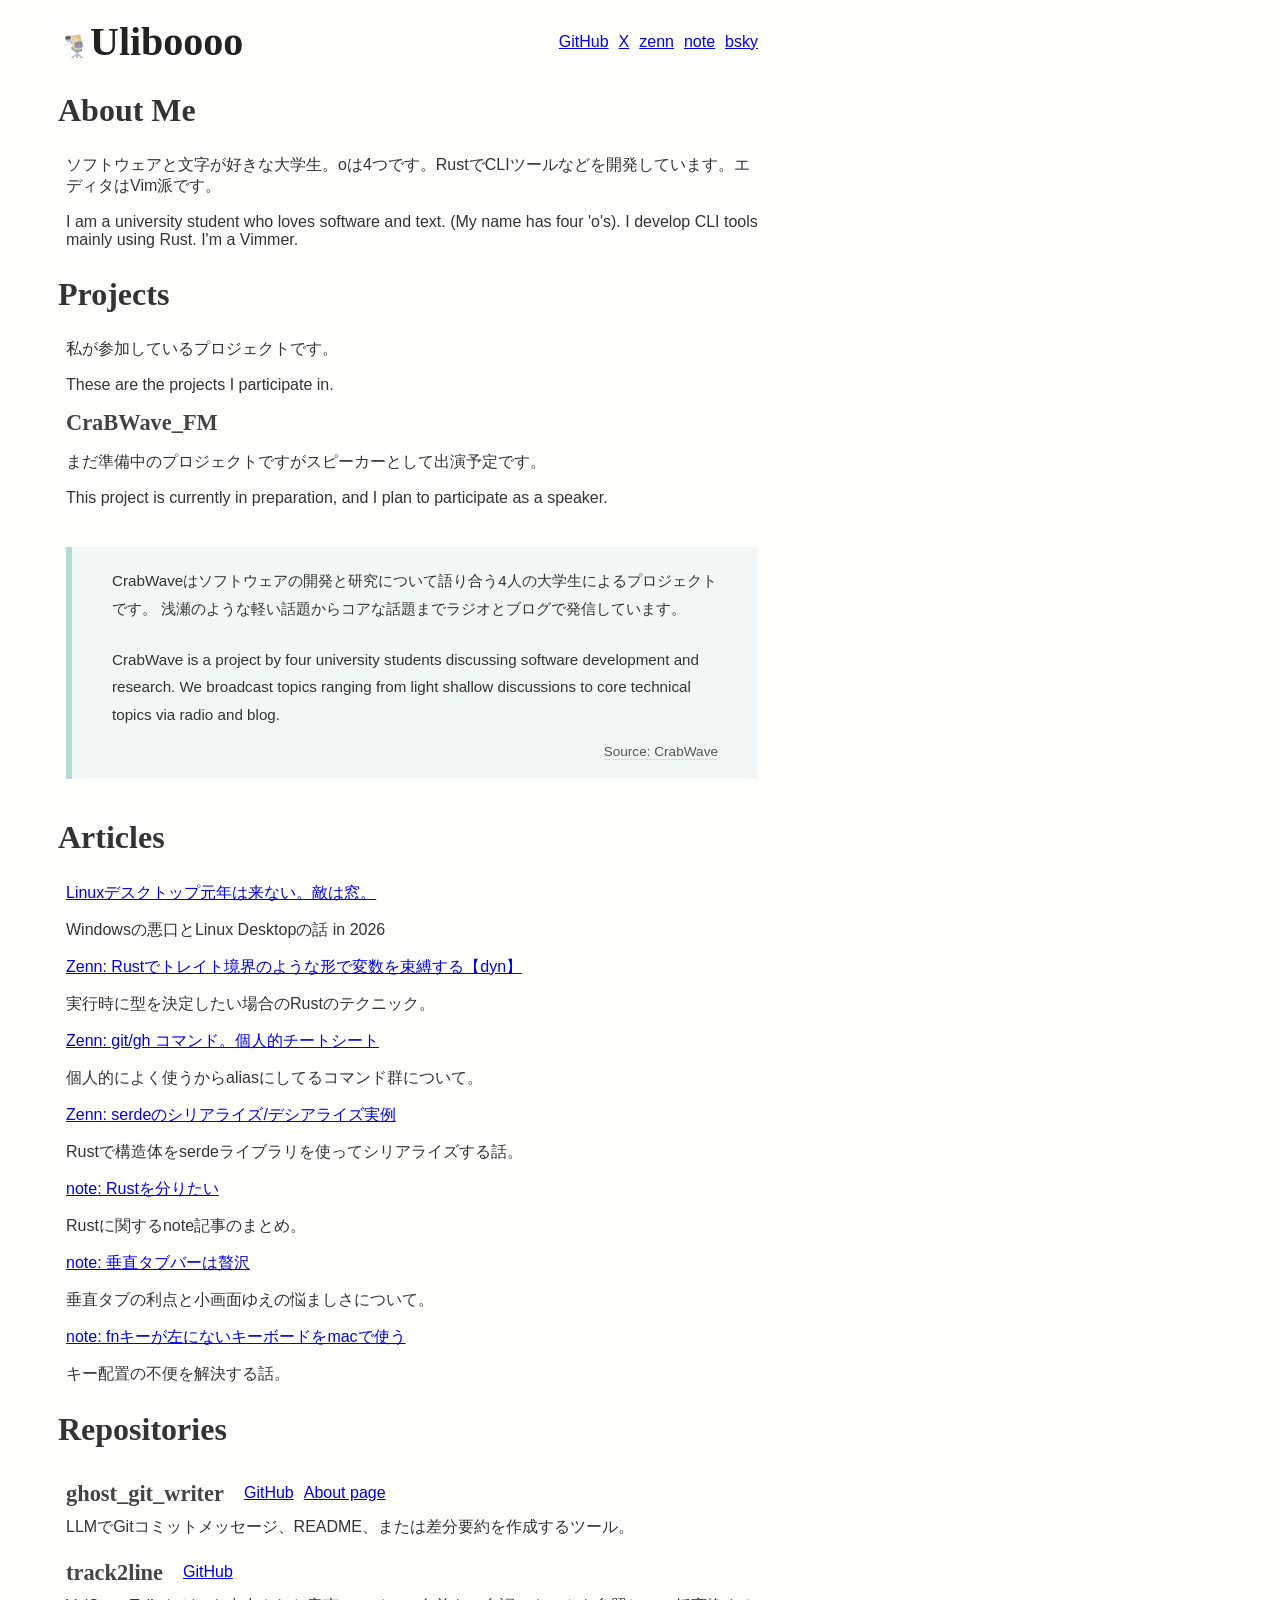
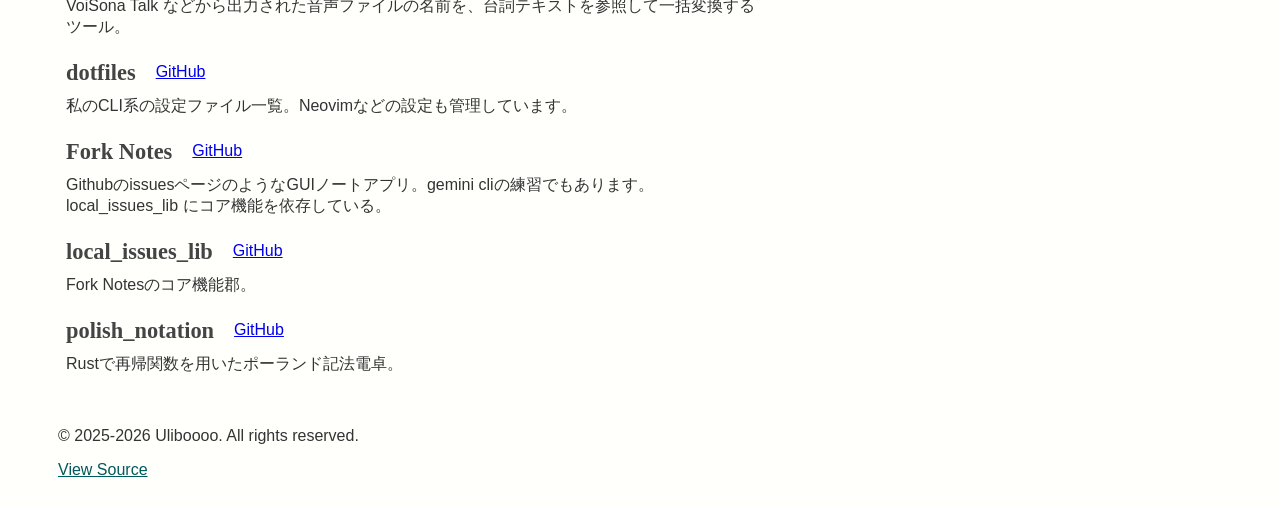
==== index.html @ 8b794942 "feat: Update and add new articles to the homepage" ====
<!DOCTYPE html>
<html lang="ja">

<head>
  <meta charset="UTF-8">
  <meta name="viewport" content="width=device-width, initial-scale=1.0">
  <meta name="google-site-verification" content="374ddqy1awIggKtvK0z3OX-8YC0gBes_NEFeZkTJX8Q">
  <link rel="shortcut icon" type="image/x-icon" href="/resource/favicon/favicon.ico">
  <meta name="description"
    content="ソフトウェアと文字が好きな大学生、Ulibooooのポートフォリオサイトです。Rustで開発したCLIツールや、技術記事（Zenn/note）の情報をまとめています。">
  <meta property="og:title" content="about uliboooo" />
  <meta property="og:description" content="describe about uliboooo" />
  <meta property="og:image" content="https://about.uliboooo.dev/resource/logo.png" />
  <meta property="og:url" content="https://about.uliboooo.dev/" />
  <meta property="og:type" content="website" />
  <meta property="og:site_name" content="about uliboooo" />

  <meta name="twitter:card" content="summary_large_image" />
  <meta name="twitter:image" content="https://about.uliboooo.dev/resource/logo.png" />

  <style>
    body {
      font-family: "Helvetica Neue",
        "Hiragino Kaku Gothic ProN",
        "Hiragino Sans",
        "Noto Sans JP",
        Arial,
        Meiryo,
        sans-serif;
      color: #333333;
      background-color: #fffffc;

      padding-left: 50px;
      max-width: 700px;
    }

    @media (max-width: 480px) {
      body {
        padding-left: 2px;
        max-width: 100%;
      }
    }

    .logo,
    h1,
    h2,
    h3,
    h4,
    h5,
    h6 {
      font-family:
        "Times New Roman",
        "Yu Mincho",
        "Hiragino Mincho ProN",
        "Hiragino Sans Serif Interface",
        "Noto Serif JP",
        "MS Mincho",
        "IPAmjMincho",
        serif;
    }

    h2 {
      font-size: 2rem;
      color: #333333;
    }

    h3 {
      font-size: 1.4rem;
      color: #444444;
      margin-top: 6px;
      margin-bottom: 5px;
    }

    header {
      display: flex;
      gap: 10px;
      justify-content: space-between;
      padding-top: 10px;

      .logo a {
        display: flex;
        align-items: center;
        text-decoration: none;
        color: #222222;
        font-size: 2.5rem;
        font-weight: bold;
      }

      .sns {
        display: flex;
        flex-wrap: wrap;
        gap: 10px;
        justify-content: flex-end;
        align-items: center;
      }
    }

    .content {
      blockquote {
        max-width: 700px;
        margin: 40px auto;
        padding: 20px 40px;
        position: relative;
        background-color: #f1f7f7;
        border-left: 6px solid #b2d8d8;
      }

      blockquote p {
        margin: 0 0 1.5rem 0;
        color: #333;
        line-height: 1.8;
        font-size: 0.95rem;
      }

      blockquote p:last-of-type {
        margin-bottom: 1rem;
      }

      blockquote cite {
        display: block;
        text-align: right;
        font-style: normal;
        font-size: 0.85rem;
      }

      blockquote cite a {
        color: #555555;
        text-decoration: none;
        border-bottom: 1px solid #ddd;
      }

      @media (max-width: 480px) {
        blockquote {
          padding: 20px;
          margin: 20px 15px;
        }
      }

      .sub_content {
        padding-left: 8px;
      }

      .repositories {
        .repo {
          .repo_title {
            display: flex;
            gap: 20px;
            flex-wrap: wrap;
            align-items: center;
          }

          .links {
            display: flex;
            gap: 10px;
          }

          p {
            margin-top: 5px;
          }
        }
      }
    }

    footer {
      a.source-link {
        color: #005a5a;
      }

      padding-top: 20px;
      padding-bottom: 20px;
    }
  </style>
  <title>About Uliboooo</title>
</head>

<body>

  <header>
    <div class="logo">
      <a href="/">
        <img src="/resource/logo.webp" alt="ulibooooのlogo" height="32">
        <span>Uliboooo</span>
      </a>
    </div>
    <nav class="sns">
      <a href="https://github.com/Uliboooo" , target="_blank">GitHub</a>
      <a href="https://x.com/Uliboooo" , target="_blank">X</a>
      <a href="https://zenn.dev/uliboooo" , target="_blank">zenn</a>
      <a href="https://note.com/uliboooo" , target="_blank">note</a>
      <a href="https://bsky.app/profile/uliboooo.bsky.social" , target="_blank">bsky</a>
    </nav>
  </header>

  <main>

    <div class="content">
      <h2>About Me</h2>
      <div class="sub_content">
        <p>ソフトウェアと文字が好きな大学生。oは4つです。RustでCLIツールなどを開発しています。エディタはVim派です。</p>
        <p lang="en">I am a university student who loves software and text. (My name has four 'o's). I develop CLI tools
          mainly
          using Rust. I'm a Vimmer.</p>
      </div>

      <h2>Projects</h2>
      <div class="sub_content">

        <p>私が参加しているプロジェクトです。</p>
        <p lang="en">These are the projects I participate in.</p>

        <h3>CraBWave_FM</h3>
        <p>まだ準備中のプロジェクトですがスピーカーとして出演予定です。</p>
        <p lang="en">This project is currently in preparation, and I plan to participate as a speaker.</p>
        <blockquote>
          <p>
            CrabWaveはソフトウェアの開発と研究について語り合う4人の大学生によるプロジェクトです。
            浅瀬のような軽い話題からコアな話題までラジオとブログで発信しています。</p>

          <p lang="en">
            CrabWave is a project by four university students discussing software development and research. We
            broadcast topics ranging from light shallow discussions to core technical topics via radio and blog.
          </p>
          <cite><a href="https://crabwave.rioze.dev/" target="_blank">Source: CrabWave</a></cite>
        </blockquote>
      </div>

      <h2>Articles</h2>
      <div class="sub_content">
        <div class="articles">
          <div class="link">
            <a href="https://gist.github.com/Uliboooo/f62af5b8029731990b36a32fa7b0f515"
              target="_blank">Linuxデスクトップ元年は来ない。敵は窓。</a>
            <p>Windowsの悪口とLinux Desktopの話 in 2026</p>
          </div>

          <div class="link">
            <a href="https://zenn.dev/uliboooo/articles/9f0add249046d9" target="_blank">Zenn:
              Rustでトレイト境界のような形で変数を束縛する【dyn】</a>
            <p>実行時に型を決定したい場合のRustのテクニック。</p>
          </div>

          <div class="link">
            <a href="https://zenn.dev/uliboooo/articles/5bc9ce655c38c9" target="_blank">Zenn: git/gh コマンド。個人的チートシート</a>
            <p>個人的によく使うからaliasにしてるコマンド群について。</p>
          </div>

          <div class="link">
            <a href="https://zenn.dev/uliboooo/articles/0f2c0e56e3f1fa" target="_blank">Zenn: serdeのシリアライズ/デシアライズ実例</a>
            <p>Rustで構造体をserdeライブラリを使ってシリアライズする話。</p>
          </div>

          <div class="link">
            <a href="https://note.com/uliboooo/m/m6c323899ecf4" target="_blank">note: Rustを分りたい</a>
            <p>Rustに関するnote記事のまとめ。</p>
          </div>

          <div class="link">
            <a href="https://note.com/uliboooo/n/n7ea272e490f0" target="_blank">note: 垂直タブバーは贅沢</a>
            <p>垂直タブの利点と小画面ゆえの悩ましさについて。</p>
          </div>

          <div class="link">
            <a href="https://note.com/uliboooo/n/nae5ae0da7df4" target="_blank">note: fnキーが左にないキーボードをmacで使う</a>
            <p>キー配置の不便を解決する話。</p>
          </div>

        </div>
      </div>

      <h2>Repositories</h2>
      <div class="sub_content">
        <div class="repositories">
          <div class="repo">
            <div class="repo_title">
              <h3>ghost_git_writer</h3>
              <div class="links">
                <a href="https://github.com/Uliboooo/ghost_git_writer" target="_blank">GitHub</a>
                <a href="https://uliboooo.github.io/ghost_git_writer" target="_blank">About page</a>
              </div>

            </div>
            <p>LLMでGitコミットメッセージ、README、または差分要約を作成するツール。</p>
          </div>

          <div class="repo">
            <div class="repo_title">
              <h3>track2line</h3>
              <div class="links">
                <a href="https://github.com/Uliboooo/track2line" target="_blank">GitHub</a>
              </div>
            </div>
            <p>VoiSona Talk などから出力された音声ファイルの名前を、台詞テキストを参照して一括変換するツール。</p>
          </div>

          <div class="repo">
            <div class="repo_title">
              <h3>dotfiles</h3>
              <div class="links">
                <a href="https://github.com/Uliboooo/dotfiles" target="_blank">GitHub</a>
              </div>
            </div>
            <p>私のCLI系の設定ファイル一覧。Neovimなどの設定も管理しています。</p>
          </div>

          <div class="repo">
            <div class="repo_title">
              <h3>Fork Notes</h3>
              <div class="links">
                <a href="https://github.com/Uliboooo/fork_notes" target="_blank">GitHub</a>
              </div>
            </div>
            <p>GithubのissuesページのようなGUIノートアプリ。gemini cliの練習でもあります。local_issues_lib にコア機能を依存している。</p>
          </div>

          <div class="repo">
            <div class="repo_title">
              <h3>local_issues_lib</h3>
              <div class="links">
                <a href="https://github.com/Uliboooo/local_issues_lib" target="_blank">GitHub</a>
              </div>
            </div>
            <p>Fork Notesのコア機能郡。</p>
          </div>

          <div class="repo">
            <div class="repo_title">
              <h3>polish_notation</h3>
              <div class="links">
                <a href="https://github.com/Uliboooo/polish_notation" target="_blank">GitHub</a>
              </div>
            </div>
            <p>Rustで再帰関数を用いたポーランド記法電卓。</p>
          </div>

        </div>
      </div>

    </div>
  </main>

  <footer>
    <p>&copy; 2025-2026 Uliboooo. All rights reserved.</p>
    <a href="https://github.com/Uliboooo/uliboooo.github.io" class="source-link">View Source</a>
  </footer>

</body>

</html>
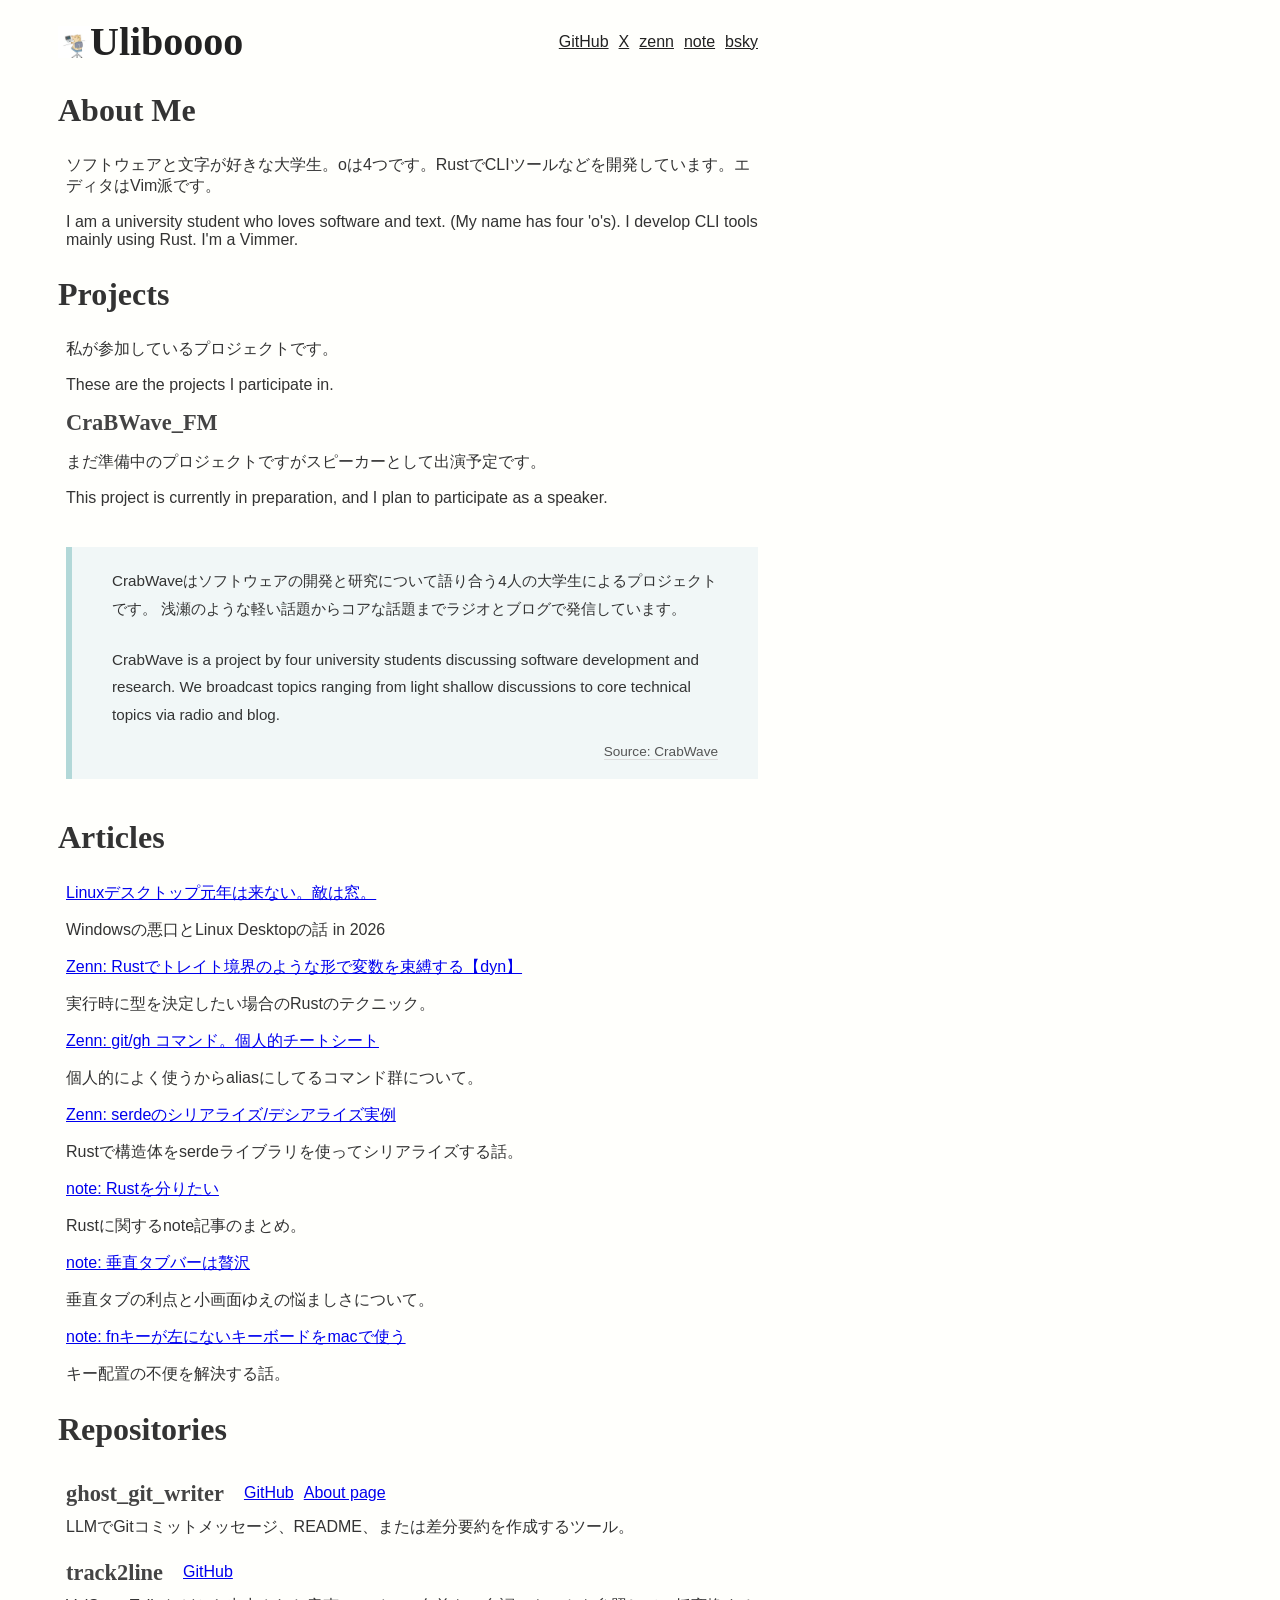
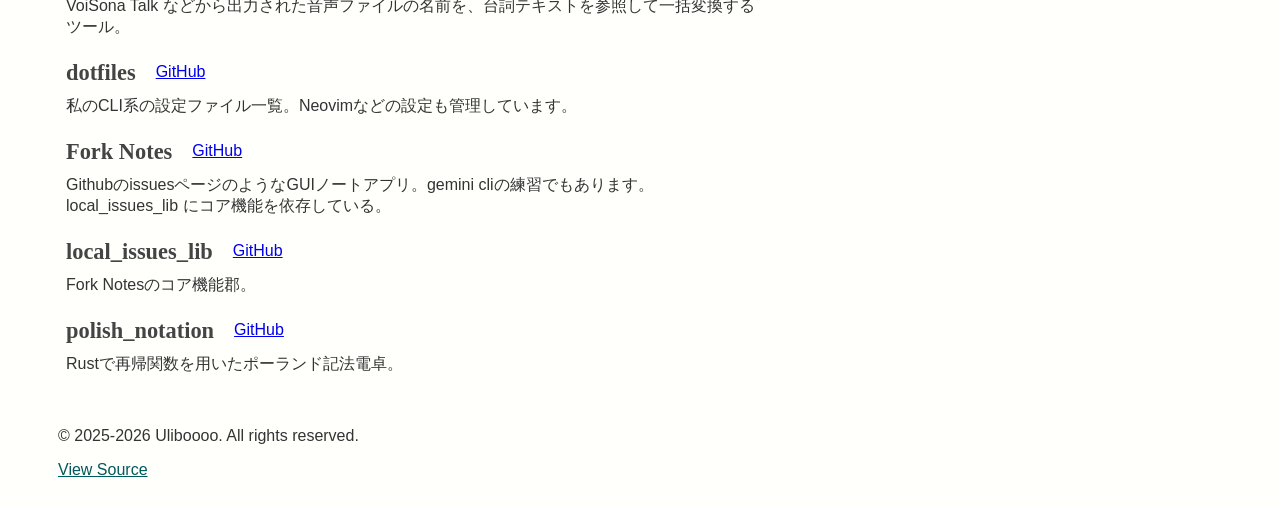
==== commit cc5ac268: "fix design" ====
--- a/index.html
+++ b/index.html
@@ -92,6 +92,10 @@
         gap: 10px;
         justify-content: flex-end;
         align-items: center;
+
+        a {
+          color: #222222;
+        }
       }
     }
 
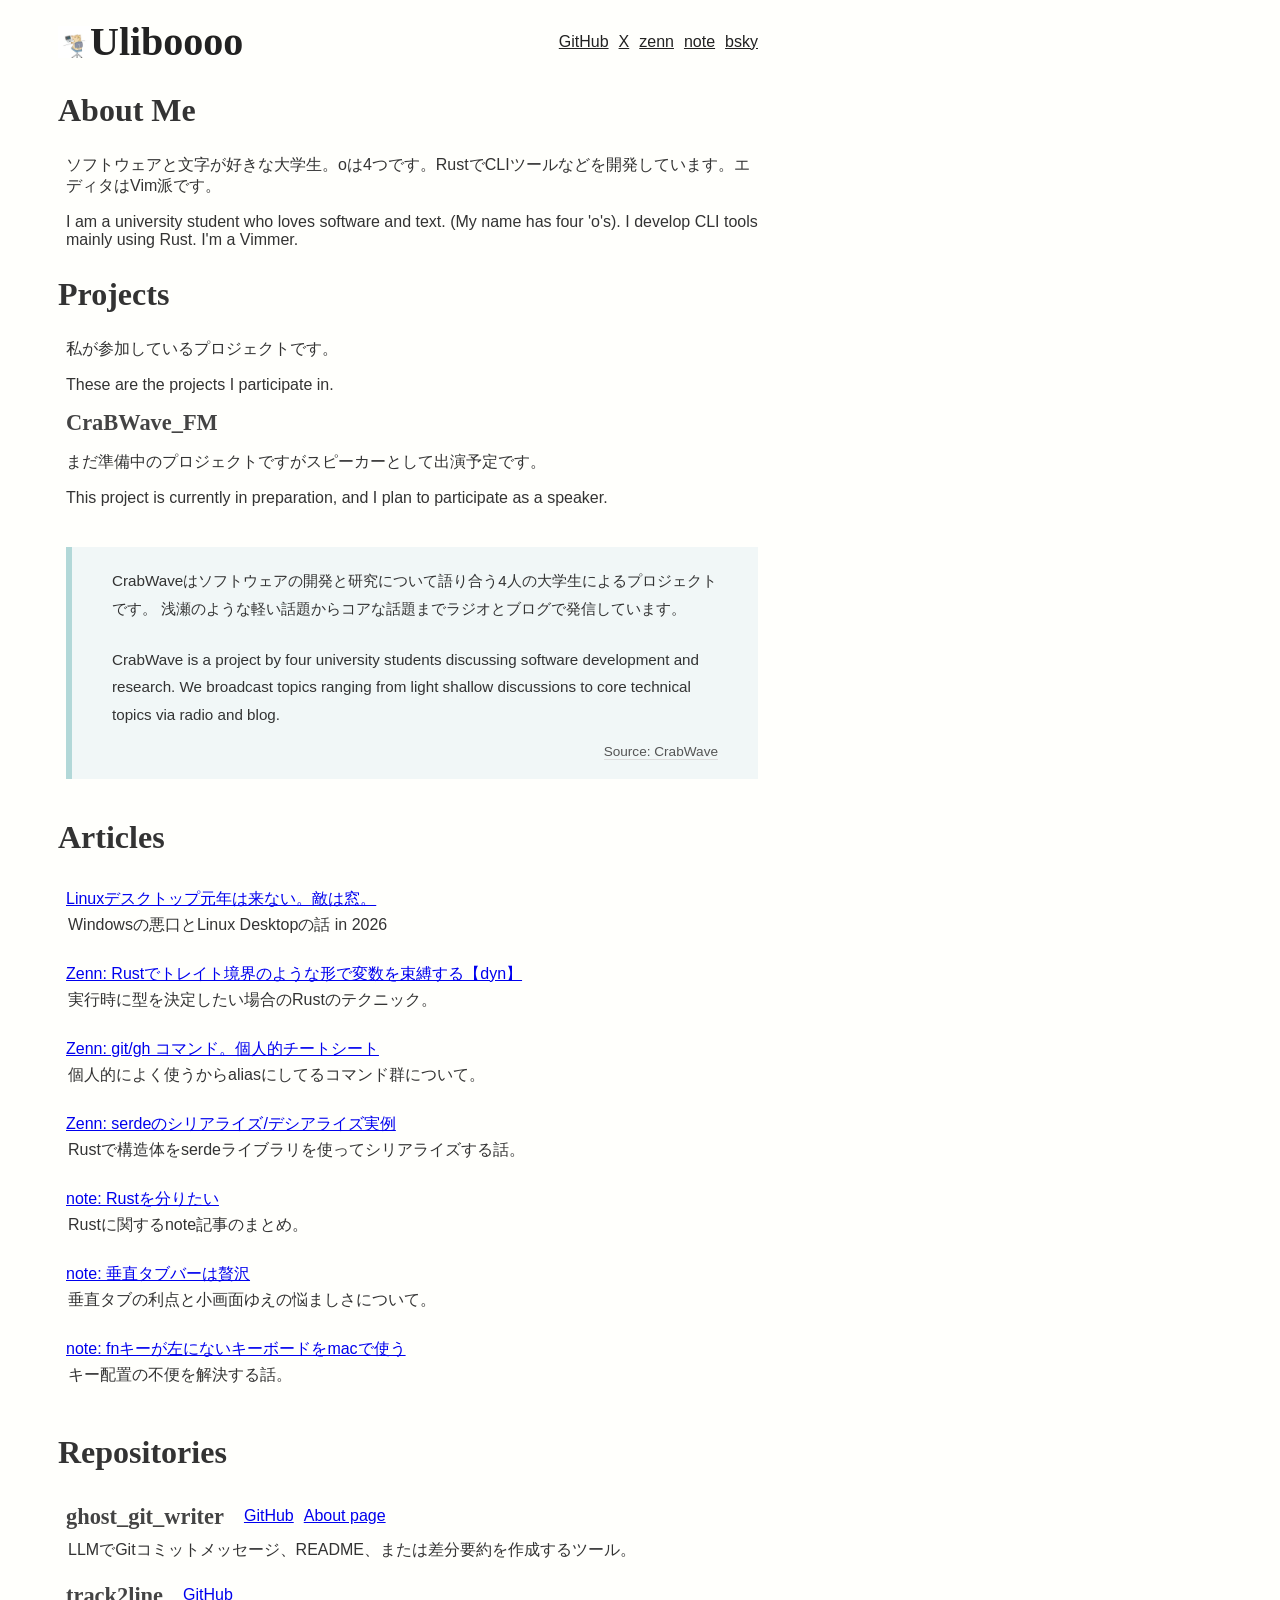
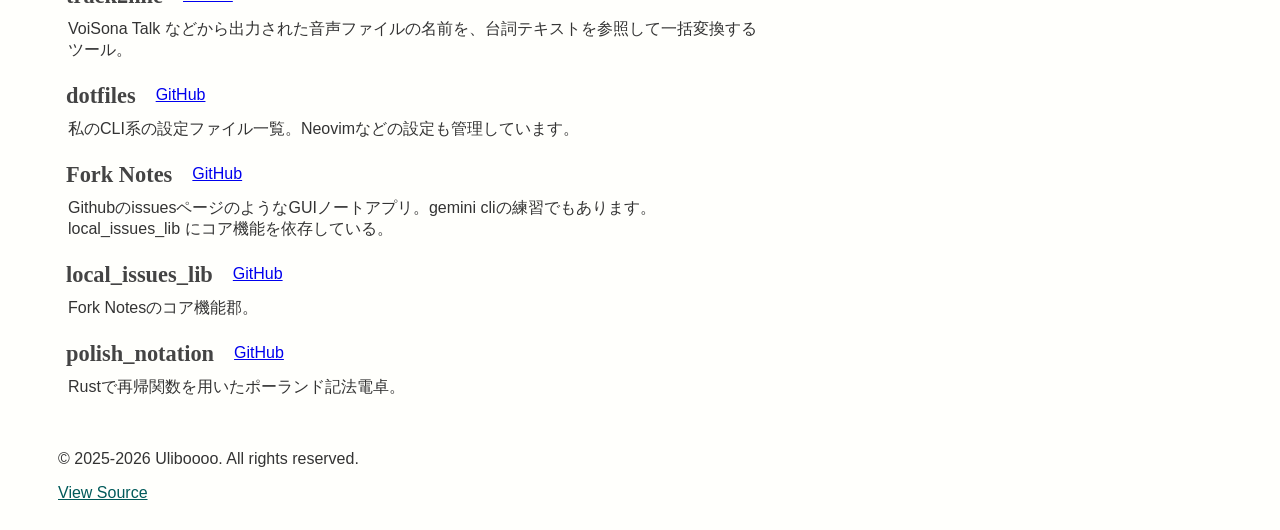
==== commit 0022bfde: "fix design" ====
--- a/index.html
+++ b/index.html
@@ -159,6 +159,19 @@
           }
 
           p {
+            padding-left: 2px;
+            margin-top: 5px;
+          }
+        }
+      }
+
+      .articles {
+        .link {
+          padding-bottom: 6px;
+          padding-top: 6px;
+
+          p {
+            padding-left: 2px;
             margin-top: 5px;
           }
         }
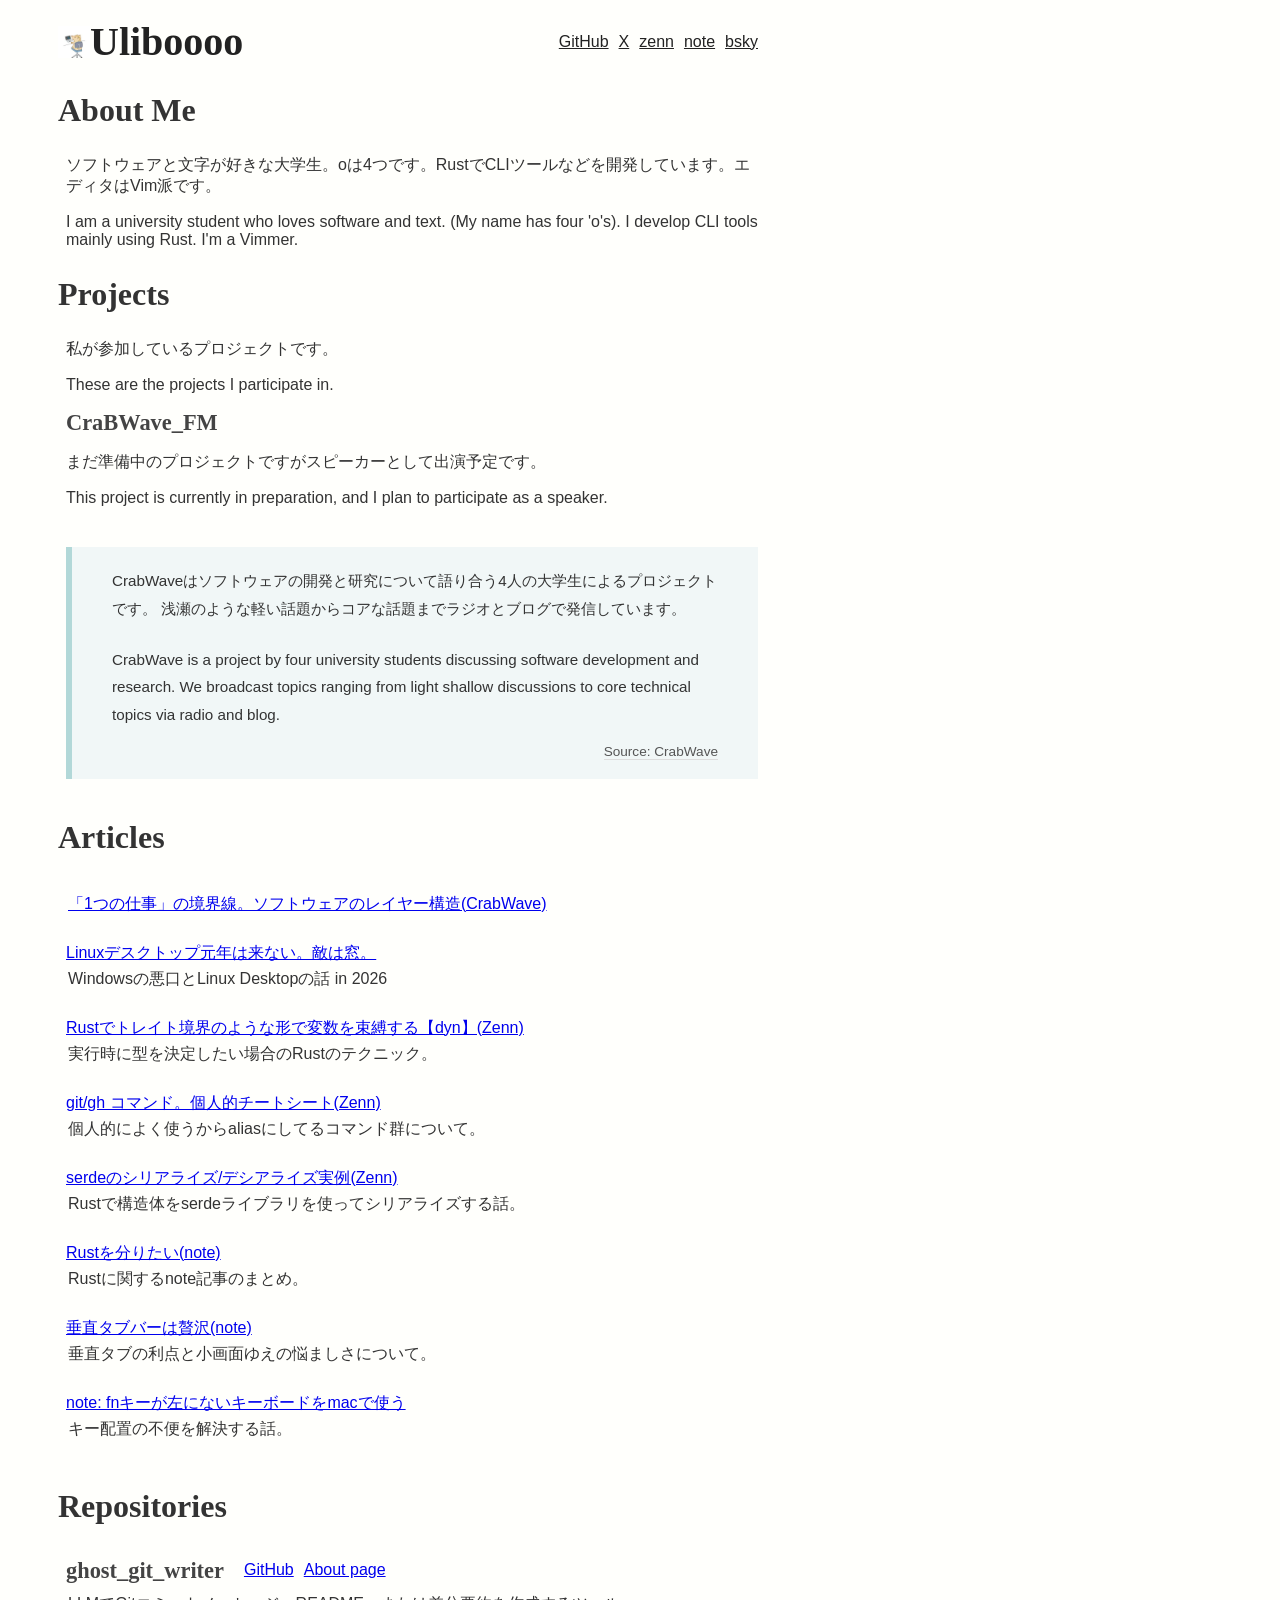
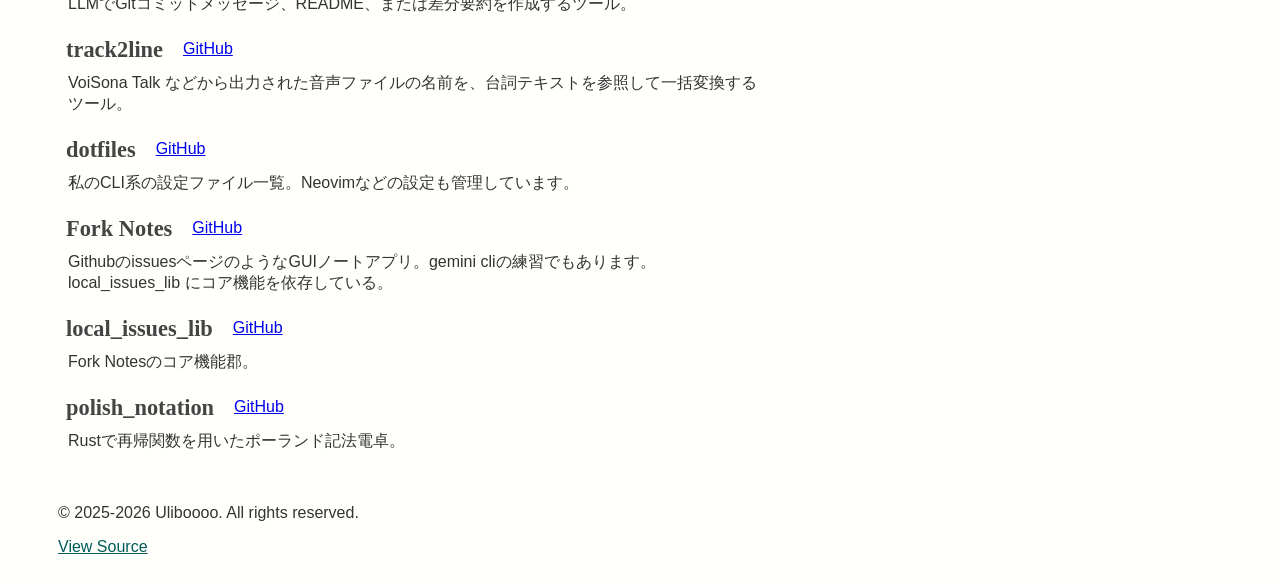
==== commit fc06ec50: "add link" ====
--- a/index.html
+++ b/index.html
@@ -244,6 +244,14 @@
       <h2>Articles</h2>
       <div class="sub_content">
         <div class="articles">
+
+          <div class="link">
+            <a href="https://crabwave.rioze.dev/blog/software-boundaries" target="_blank">
+              <p>「1つの仕事」の境界線。ソフトウェアのレイヤー構造(CrabWave)
+              </p>
+            </a>
+          </div>
+
           <div class="link">
             <a href="https://gist.github.com/Uliboooo/f62af5b8029731990b36a32fa7b0f515"
               target="_blank">Linuxデスクトップ元年は来ない。敵は窓。</a>
@@ -251,28 +259,28 @@
           </div>
 
           <div class="link">
-            <a href="https://zenn.dev/uliboooo/articles/9f0add249046d9" target="_blank">Zenn:
-              Rustでトレイト境界のような形で変数を束縛する【dyn】</a>
+            <a href="https://zenn.dev/uliboooo/articles/9f0add249046d9" target="_blank">
+              Rustでトレイト境界のような形で変数を束縛する【dyn】(Zenn)</a>
             <p>実行時に型を決定したい場合のRustのテクニック。</p>
           </div>
 
           <div class="link">
-            <a href="https://zenn.dev/uliboooo/articles/5bc9ce655c38c9" target="_blank">Zenn: git/gh コマンド。個人的チートシート</a>
+            <a href="https://zenn.dev/uliboooo/articles/5bc9ce655c38c9" target="_blank">git/gh コマンド。個人的チートシート(Zenn)</a>
             <p>個人的によく使うからaliasにしてるコマンド群について。</p>
           </div>
 
           <div class="link">
-            <a href="https://zenn.dev/uliboooo/articles/0f2c0e56e3f1fa" target="_blank">Zenn: serdeのシリアライズ/デシアライズ実例</a>
+            <a href="https://zenn.dev/uliboooo/articles/0f2c0e56e3f1fa" target="_blank">serdeのシリアライズ/デシアライズ実例(Zenn)</a>
             <p>Rustで構造体をserdeライブラリを使ってシリアライズする話。</p>
           </div>
 
           <div class="link">
-            <a href="https://note.com/uliboooo/m/m6c323899ecf4" target="_blank">note: Rustを分りたい</a>
+            <a href="https://note.com/uliboooo/m/m6c323899ecf4" target="_blank">Rustを分りたい(note)</a>
             <p>Rustに関するnote記事のまとめ。</p>
           </div>
 
           <div class="link">
-            <a href="https://note.com/uliboooo/n/n7ea272e490f0" target="_blank">note: 垂直タブバーは贅沢</a>
+            <a href="https://note.com/uliboooo/n/n7ea272e490f0" target="_blank">垂直タブバーは贅沢(note)</a>
             <p>垂直タブの利点と小画面ゆえの悩ましさについて。</p>
           </div>
 
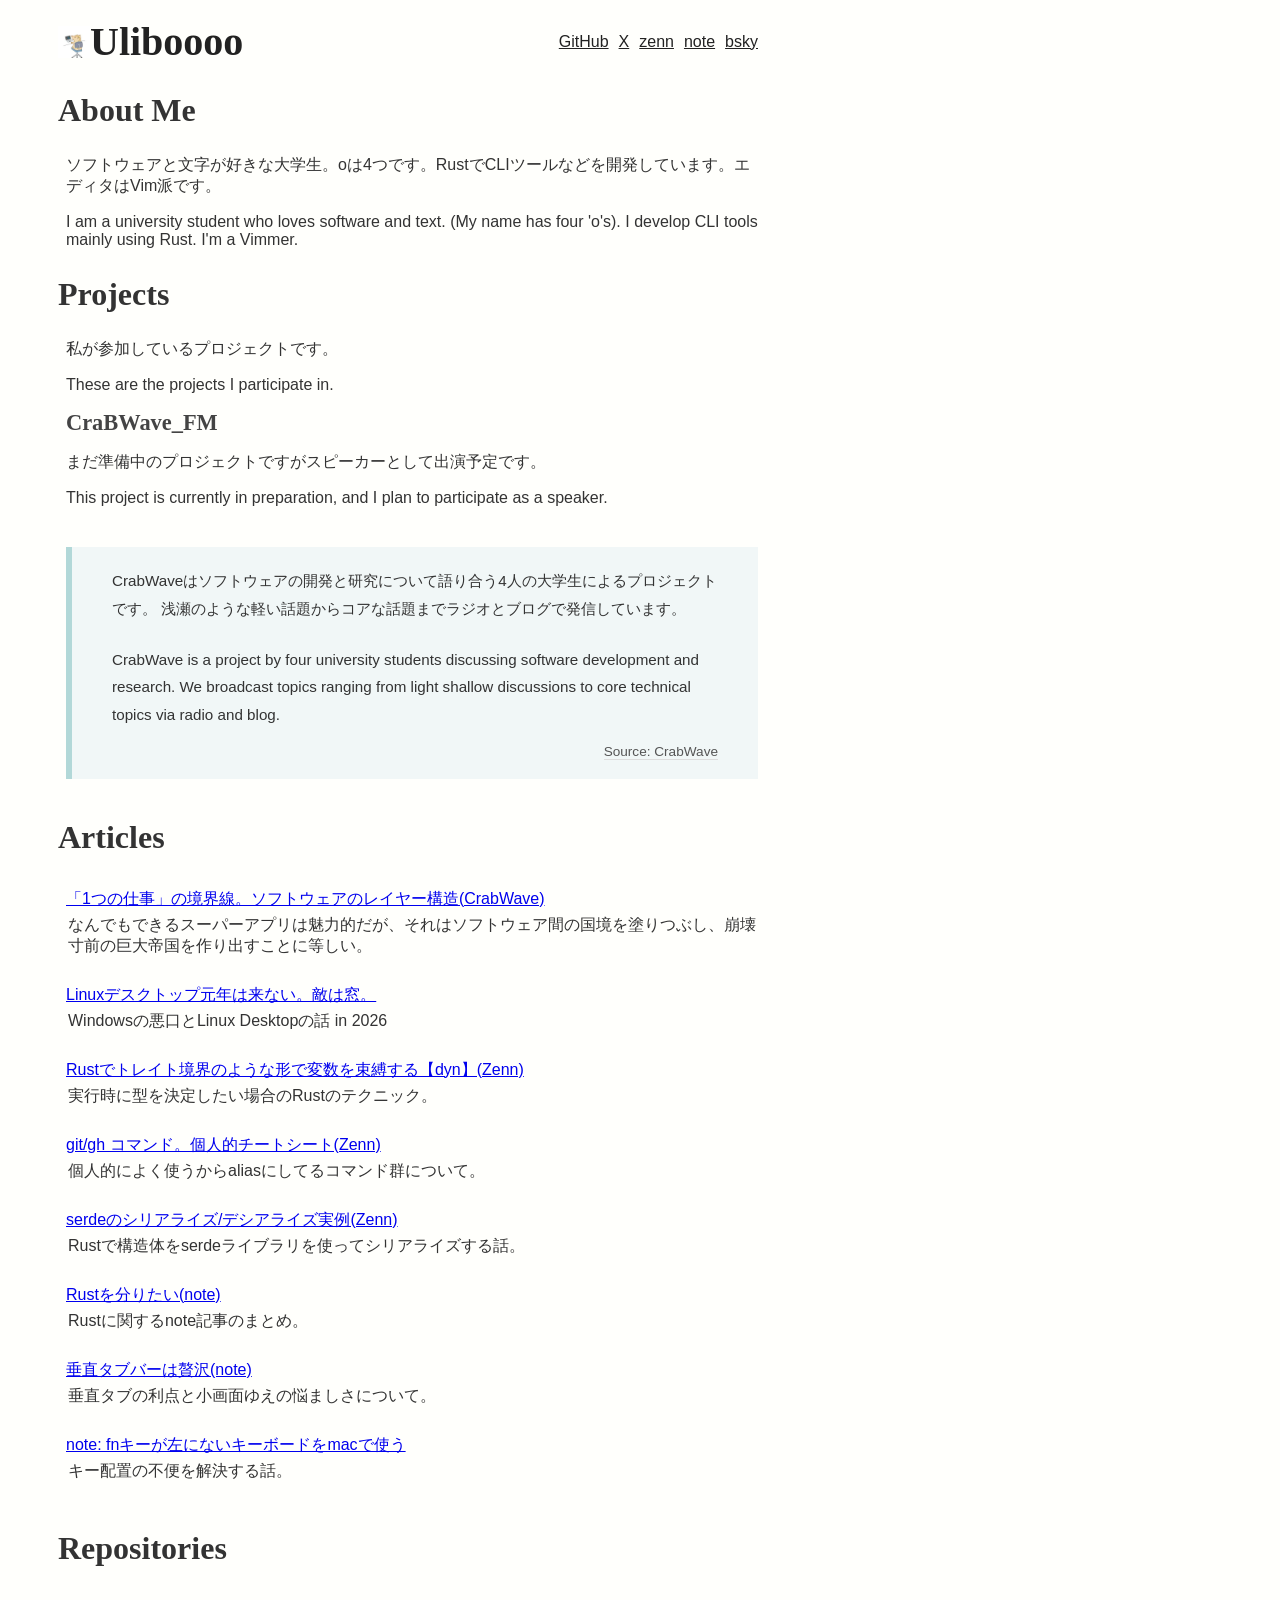
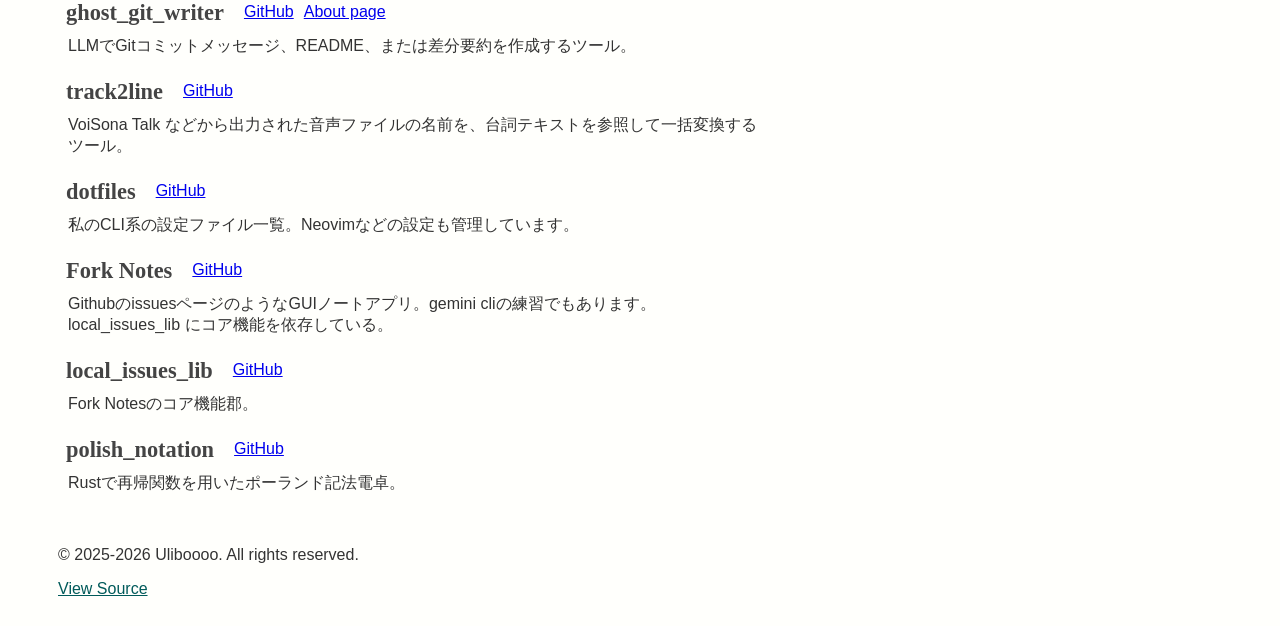
==== commit 42e1b74b: "add desc for a new article url" ====
--- a/index.html
+++ b/index.html
@@ -247,9 +247,9 @@
 
           <div class="link">
             <a href="https://crabwave.rioze.dev/blog/software-boundaries" target="_blank">
-              <p>「1つの仕事」の境界線。ソフトウェアのレイヤー構造(CrabWave)
-              </p>
+              「1つの仕事」の境界線。ソフトウェアのレイヤー構造(CrabWave)
             </a>
+            <p>なんでもできるスーパーアプリは魅力的だが、それはソフトウェア間の国境を塗りつぶし、崩壊寸前の巨大帝国を作り出すことに等しい。</p>
           </div>
 
           <div class="link">
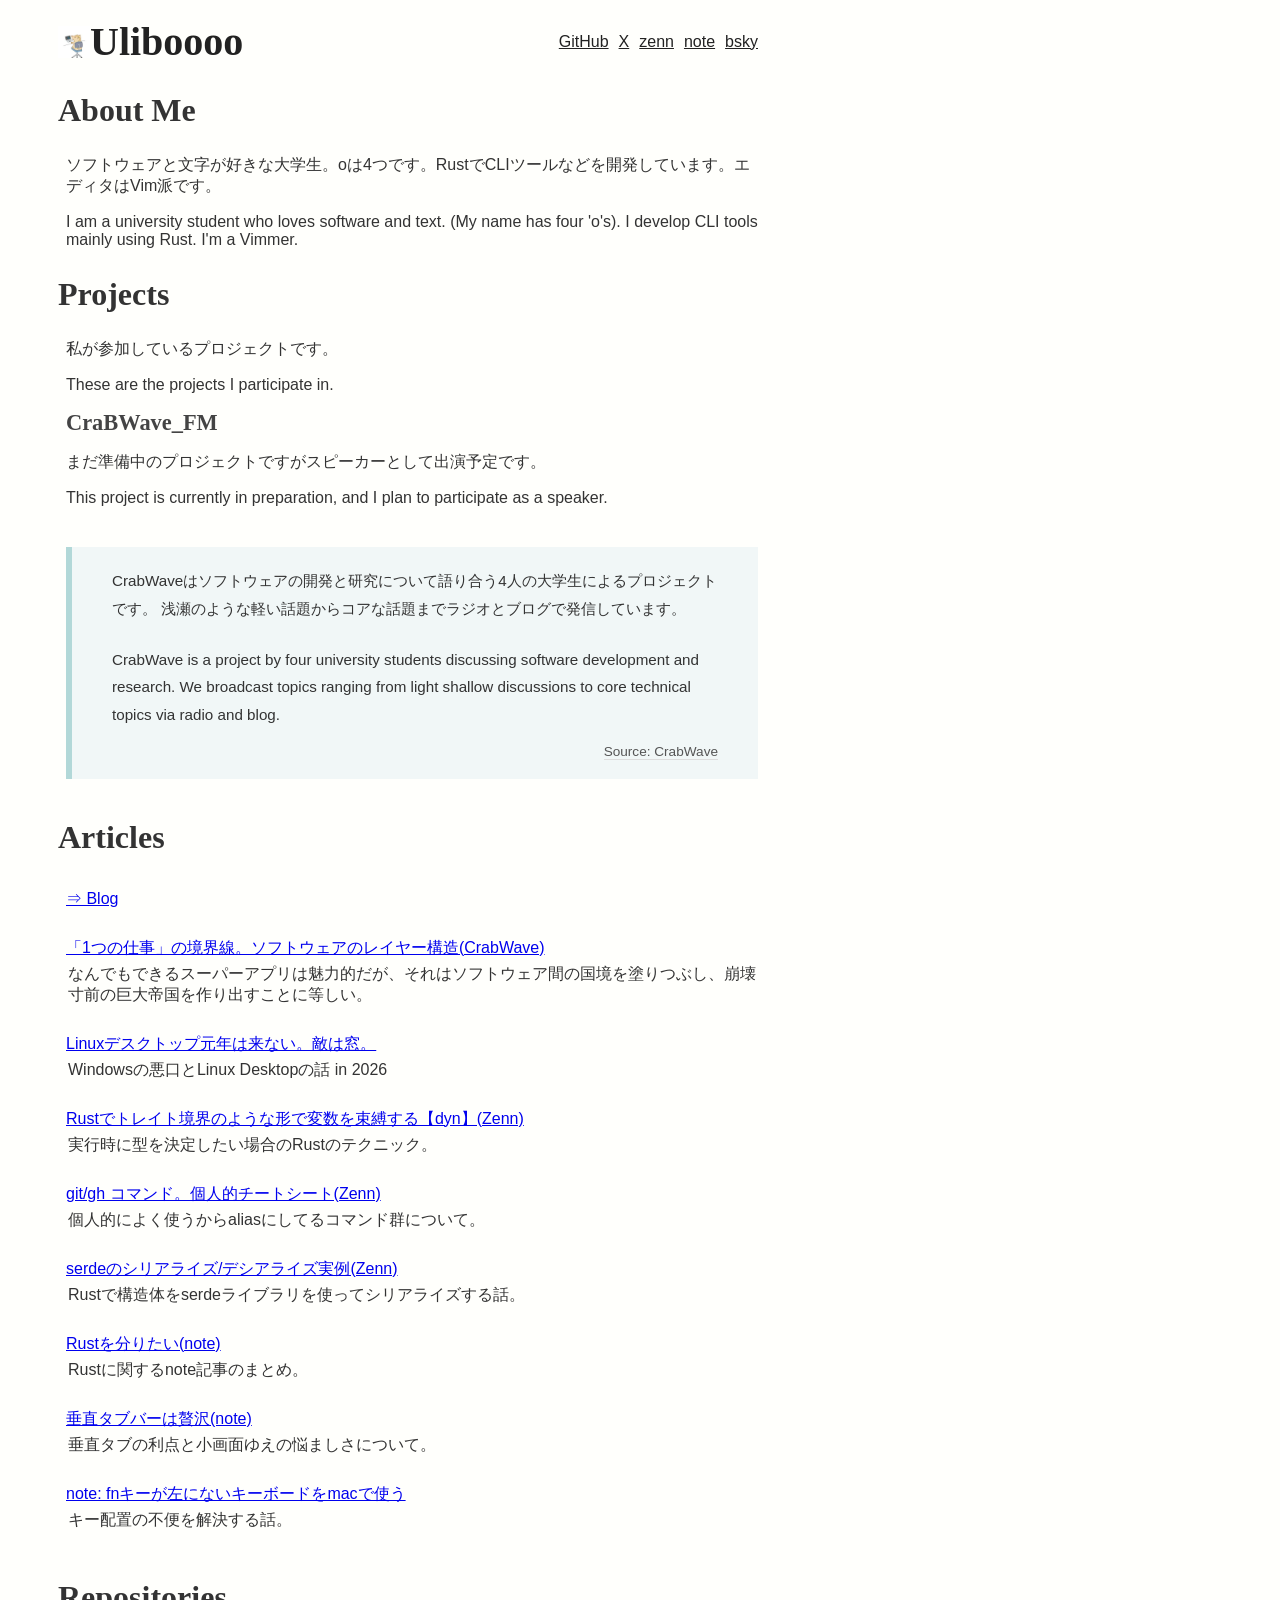
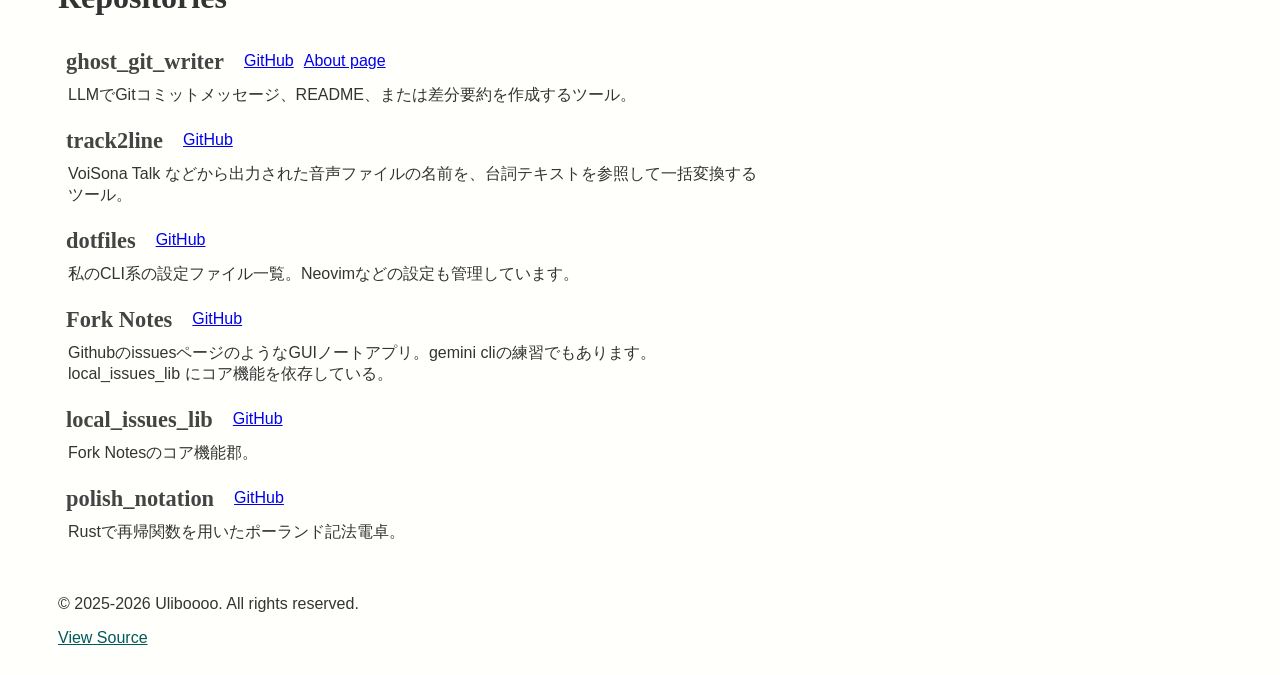
==== commit 788851eb: "feat: Add blog link" ====
--- a/index.html
+++ b/index.html
@@ -246,6 +246,11 @@
         <div class="articles">
 
           <div class="link">
+            <a href="https://blog.uliboooo.dev/" target="_blank">⇒ Blog</a>
+            <p></p>
+          </div>
+
+          <div class="link">
             <a href="https://crabwave.rioze.dev/blog/software-boundaries" target="_blank">
               「1つの仕事」の境界線。ソフトウェアのレイヤー構造(CrabWave)
             </a>
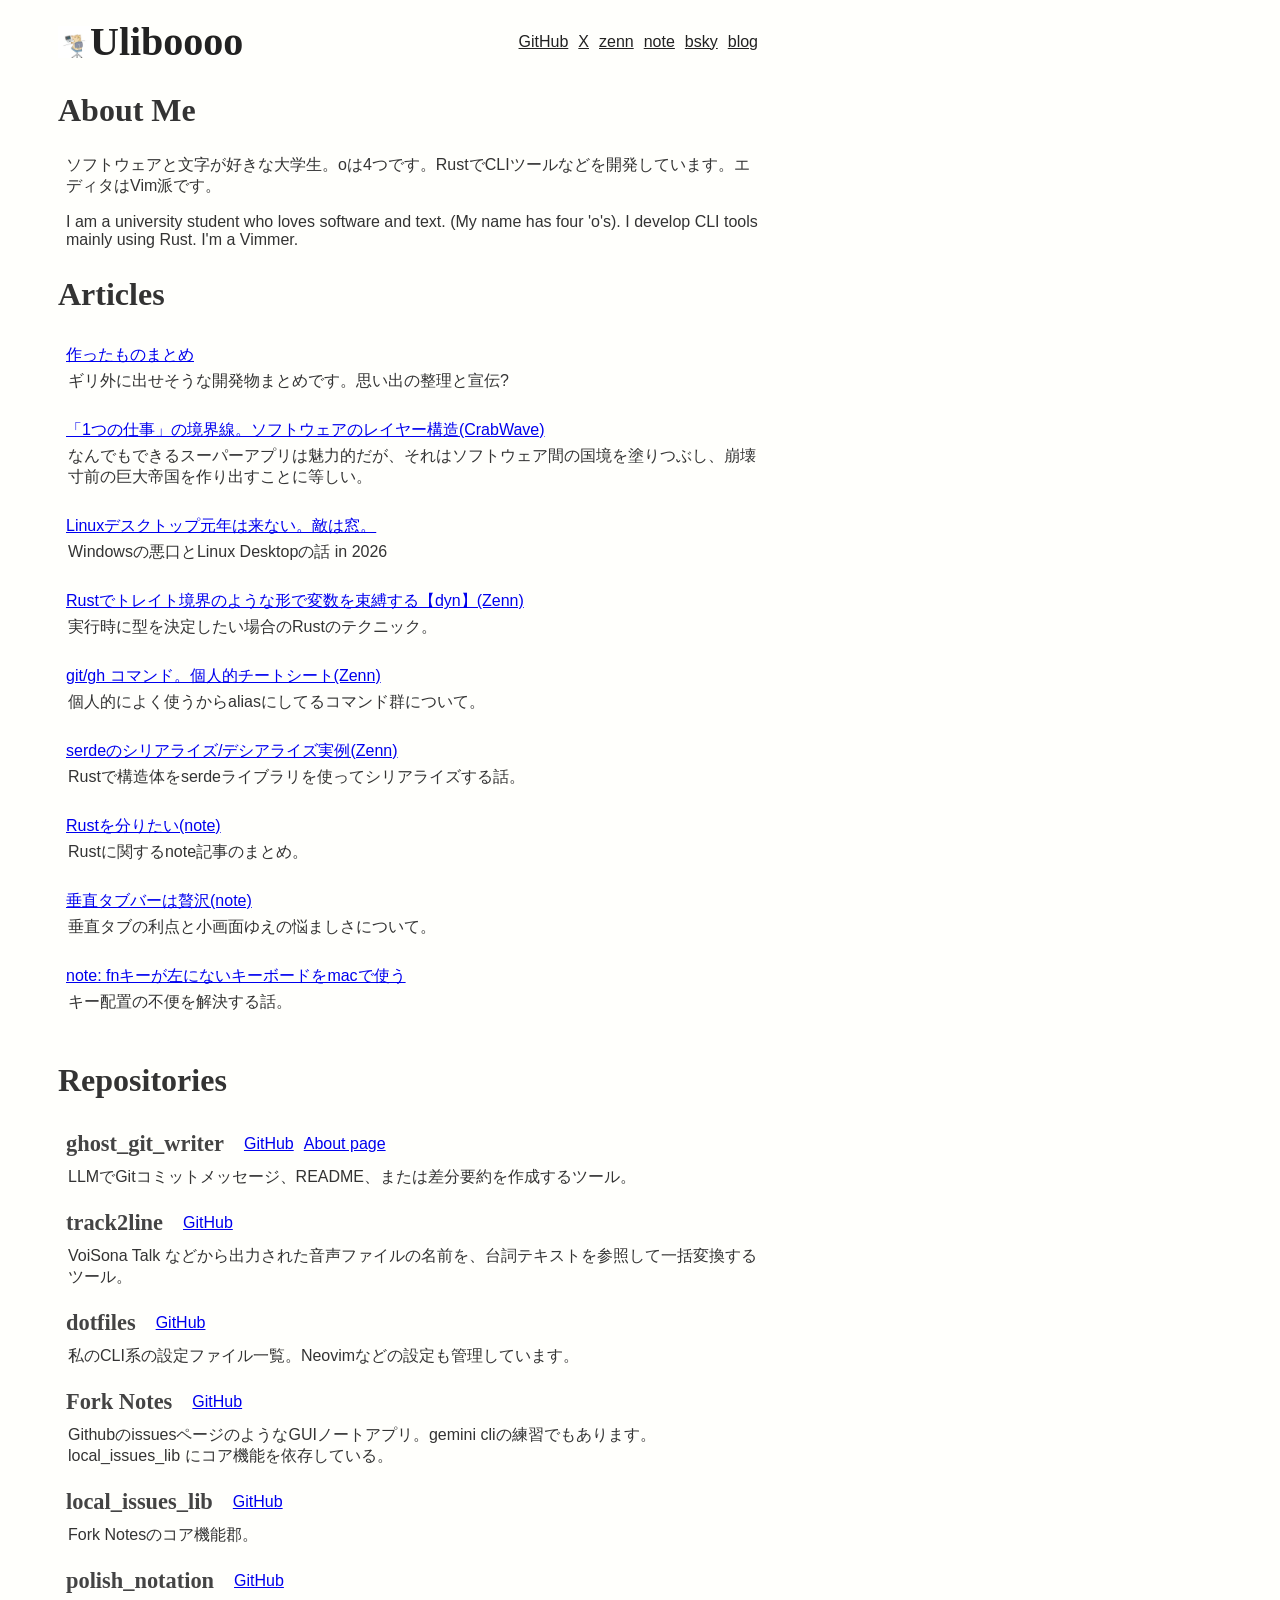
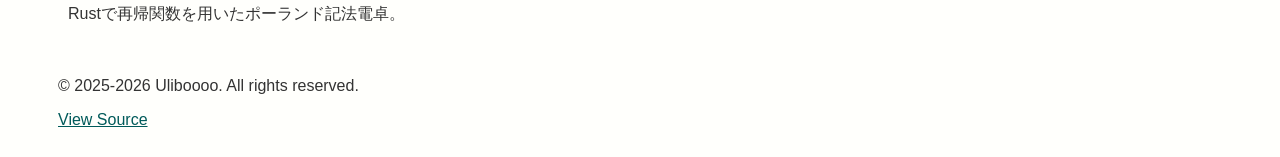
==== commit f9bd013e: "feat: Add blog link and restore Projects section" ====
--- a/index.html
+++ b/index.html
@@ -205,6 +205,7 @@
       <a href="https://zenn.dev/uliboooo" , target="_blank">zenn</a>
       <a href="https://note.com/uliboooo" , target="_blank">note</a>
       <a href="https://bsky.app/profile/uliboooo.bsky.social" , target="_blank">bsky</a>
+      <a href="https://blog.uliboooo.dev" , target="_blank">blog</a>
     </nav>
   </header>
 
@@ -219,35 +220,37 @@
           using Rust. I'm a Vimmer.</p>
       </div>
 
-      <h2>Projects</h2>
-      <div class="sub_content">
-
-        <p>私が参加しているプロジェクトです。</p>
-        <p lang="en">These are the projects I participate in.</p>
-
-        <h3>CraBWave_FM</h3>
-        <p>まだ準備中のプロジェクトですがスピーカーとして出演予定です。</p>
-        <p lang="en">This project is currently in preparation, and I plan to participate as a speaker.</p>
-        <blockquote>
-          <p>
-            CrabWaveはソフトウェアの開発と研究について語り合う4人の大学生によるプロジェクトです。
-            浅瀬のような軽い話題からコアな話題までラジオとブログで発信しています。</p>
-
-          <p lang="en">
-            CrabWave is a project by four university students discussing software development and research. We
-            broadcast topics ranging from light shallow discussions to core technical topics via radio and blog.
-          </p>
-          <cite><a href="https://crabwave.rioze.dev/" target="_blank">Source: CrabWave</a></cite>
-        </blockquote>
-      </div>
+      <!-- <h2>Projects</h2> -->
+      <!-- <div class="sub_content"> -->
+      <!---->
+      <!--   <p>私が参加しているプロジェクトです。</p> -->
+      <!--   <p lang="en">These are the projects I participate in.</p> -->
+      <!---->
+      <!--   <h3>CraBWave_FM</h3> -->
+      <!--   <p>まだ準備中のプロジェクトですがスピーカーとして出演予定です。</p> -->
+      <!--   <p lang="en">This project is currently in preparation, and I plan to participate as a speaker.</p> -->
+      <!--   <blockquote> -->
+      <!--     <p> -->
+      <!--       CrabWaveはソフトウェアの開発と研究について語り合う4人の大学生によるプロジェクトです。 -->
+      <!--       浅瀬のような軽い話題からコアな話題までラジオとブログで発信しています。</p> -->
+      <!---->
+      <!--     <p lang="en"> -->
+      <!--       CrabWave is a project by four university students discussing software development and research. We -->
+      <!--       broadcast topics ranging from light shallow discussions to core technical topics via radio and blog. -->
+      <!--     </p> -->
+      <!--     <cite><a href="https://crabwave.rioze.dev/" target="_blank">Source: CrabWave</a></cite> -->
+      <!--   </blockquote> -->
+      <!-- </div> -->
 
       <h2>Articles</h2>
       <div class="sub_content">
         <div class="articles">
 
           <div class="link">
-            <a href="https://blog.uliboooo.dev/" target="_blank">⇒ Blog</a>
-            <p></p>
+            <a href="https://zenn.dev/uliboooo/articles/af51cf74d47d77" target="_blank">
+              作ったものまとめ
+            </a>
+            <p>ギリ外に出せそうな開発物まとめです。思い出の整理と宣伝?</p>
           </div>
 
           <div class="link">
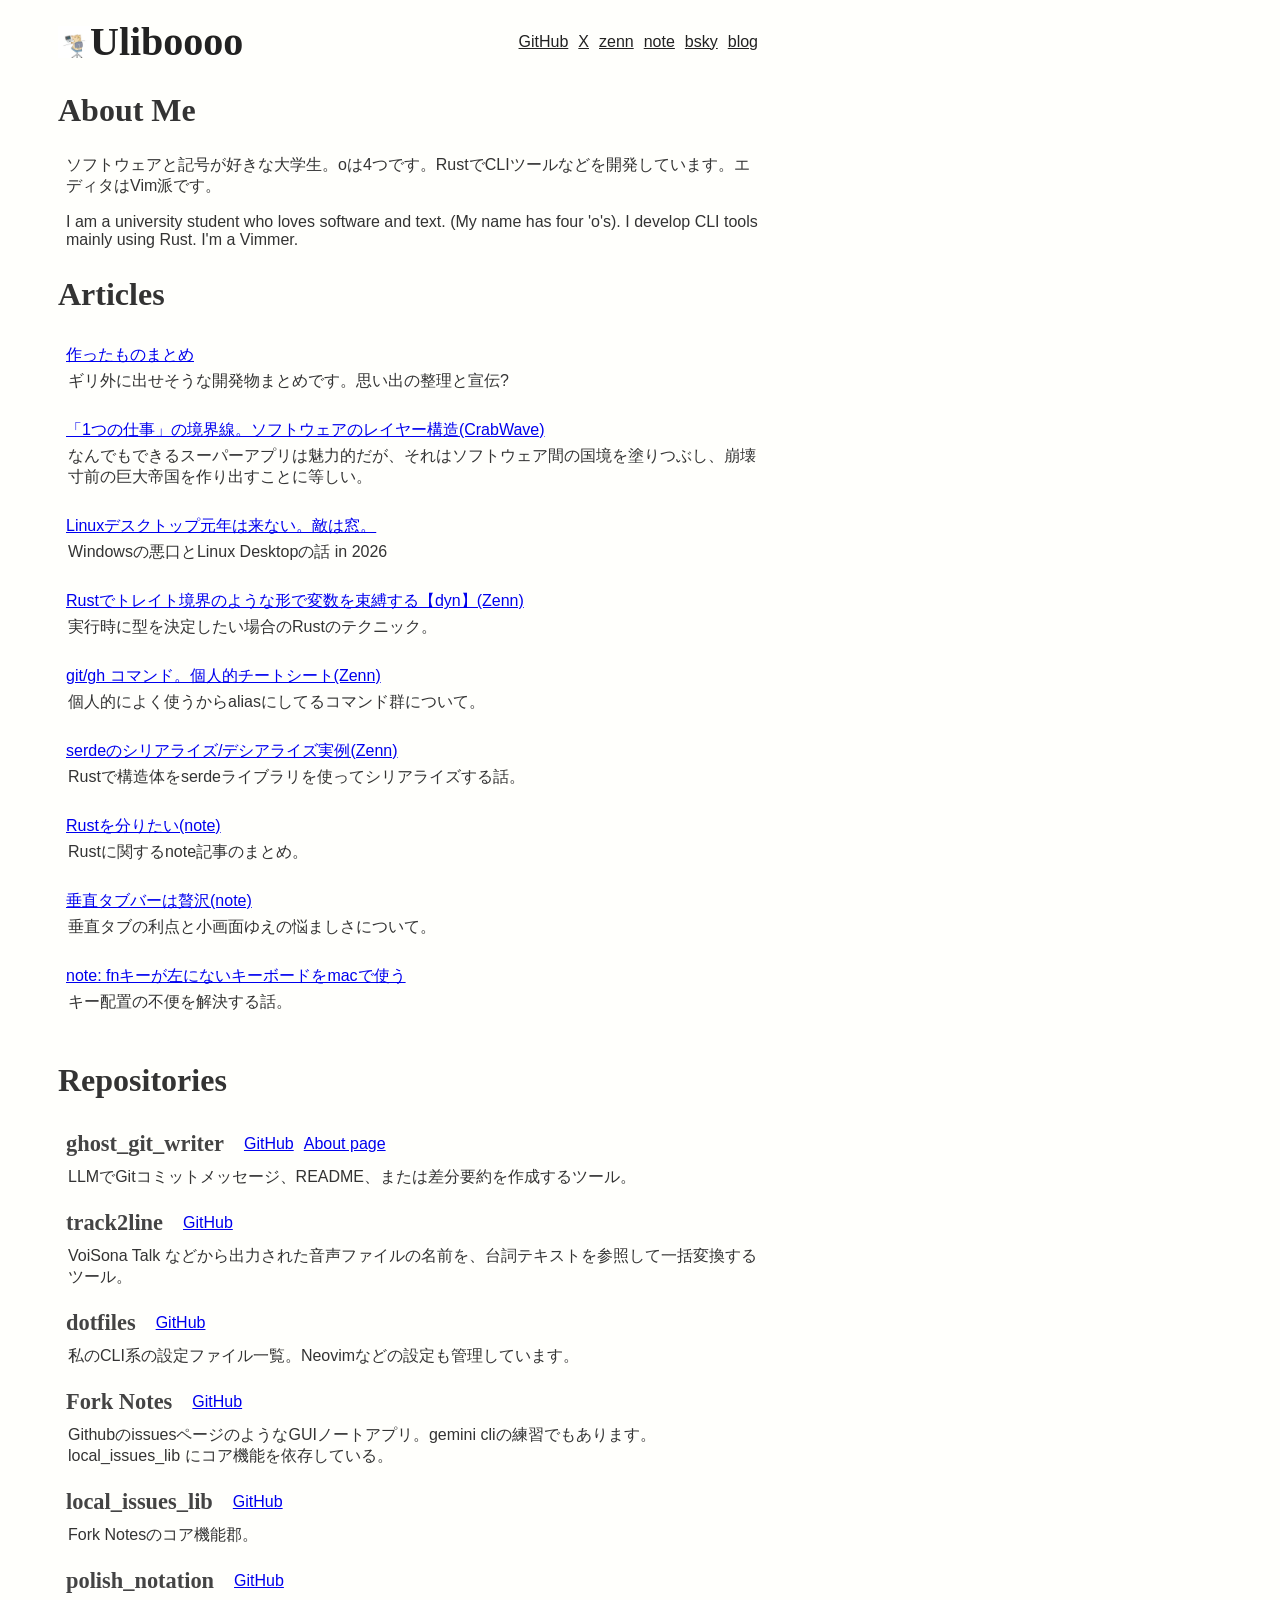
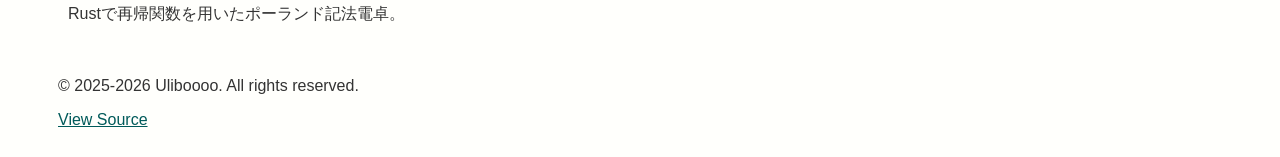
==== commit 21c9ec38: "Update index.html" ====
--- a/index.html
+++ b/index.html
@@ -7,7 +7,7 @@
   <meta name="google-site-verification" content="374ddqy1awIggKtvK0z3OX-8YC0gBes_NEFeZkTJX8Q">
   <link rel="shortcut icon" type="image/x-icon" href="/resource/favicon/favicon.ico">
   <meta name="description"
-    content="ソフトウェアと文字が好きな大学生、Ulibooooのポートフォリオサイトです。Rustで開発したCLIツールや、技術記事（Zenn/note）の情報をまとめています。">
+    content="ソフトウェアと記号が好きな大学生、Ulibooooのポートフォリオサイトです。Rustで開発したCLIツールや、技術記事（Zenn/note）の情報をまとめています。">
   <meta property="og:title" content="about uliboooo" />
   <meta property="og:description" content="describe about uliboooo" />
   <meta property="og:image" content="https://about.uliboooo.dev/resource/logo.png" />
@@ -214,7 +214,7 @@
     <div class="content">
       <h2>About Me</h2>
       <div class="sub_content">
-        <p>ソフトウェアと文字が好きな大学生。oは4つです。RustでCLIツールなどを開発しています。エディタはVim派です。</p>
+        <p>ソフトウェアと記号が好きな大学生。oは4つです。RustでCLIツールなどを開発しています。エディタはVim派です。</p>
         <p lang="en">I am a university student who loves software and text. (My name has four 'o's). I develop CLI tools
           mainly
           using Rust. I'm a Vimmer.</p>
